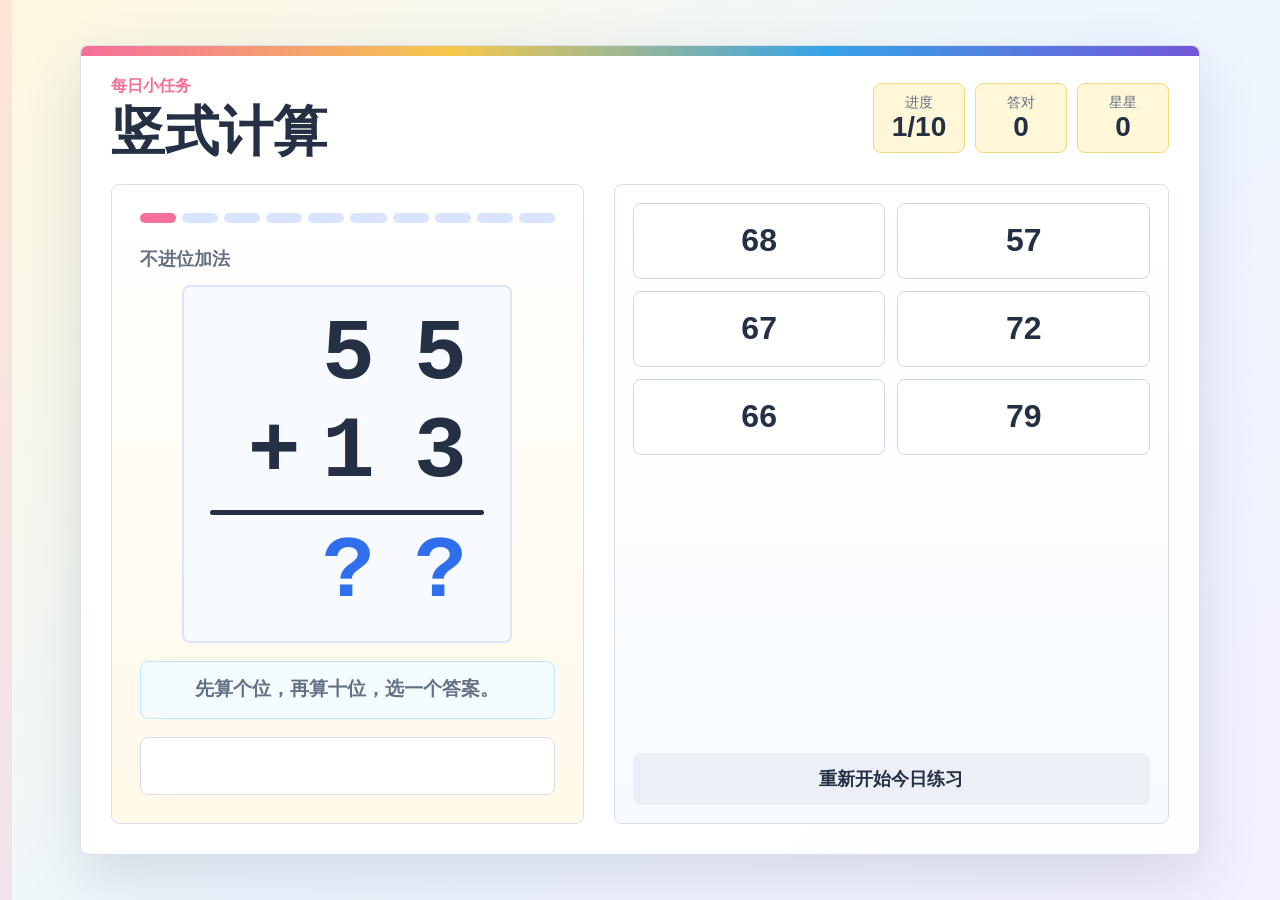
==== vertical/index.html @ aa767a6a "Add vertical arithmetic practice" ====
<!doctype html>
<html lang="zh-CN">
  <head>
    <meta charset="utf-8">
    <meta name="viewport" content="width=device-width, initial-scale=1">
    <title>竖式计算练习</title>
    <link rel="stylesheet" href="styles.css">
  </head>
  <body>
    <main class="app">
      <section class="practice" aria-labelledby="page-title">
        <div class="topbar">
          <div>
            <p class="eyebrow">每日小任务</p>
            <h1 id="page-title">竖式计算</h1>
          </div>
          <div class="scoreboard" aria-label="练习进度">
            <div>
              <span class="score-label">进度</span>
              <strong><span id="currentIndex">1</span>/10</strong>
            </div>
            <div>
              <span class="score-label">答对</span>
              <strong id="correctCount">0</strong>
            </div>
            <div>
              <span class="score-label">星星</span>
              <strong id="stars">0</strong>
            </div>
          </div>
        </div>

        <div class="workspace">
          <section class="question-panel" aria-label="今日题目">
            <div class="quest-path" id="questPath" aria-hidden="true"></div>
            <p class="stage" id="stageLabel">不进位加法</p>
            <div class="vertical-sum" id="verticalSum" aria-label="竖式题目"></div>
            <div class="feedback" id="feedback" role="status" aria-live="polite">选一个答案。</div>
            <div class="place-hint" id="placeHint"></div>
          </section>

          <section class="answer-panel" aria-label="选择答案">
            <div class="answer-grid" id="answerGrid"></div>
            <button class="secondary" id="restartButton" type="button">重新开始今日练习</button>
          </section>
        </div>

        <section class="summary" id="summary" aria-labelledby="summaryTitle" hidden>
          <h2 id="summaryTitle">今日完成</h2>
          <p id="summaryText"></p>
          <p id="parentTip"></p>
          <button class="primary" id="againButton" type="button">再练一组</button>
        </section>
      </section>
    </main>

    <script src="script.js"></script>
  </body>
</html>
---- vertical/styles.css ----
:root {
  color-scheme: light;
  --ink: #253044;
  --muted: #667085;
  --line: #d8dde8;
  --panel: #ffffff;
  --blue: #2f6fed;
  --blue-dark: #1d54bd;
  --green: #20855b;
  --red: #c74444;
  --pink: #f56f9b;
  --sky: #36a3e8;
  --yellow: #f5c84c;
  --purple: #7357d8;
  --shadow: 0 22px 60px rgba(35, 48, 68, 0.14);
}

* {
  box-sizing: border-box;
}

body {
  margin: 0;
  min-height: 100vh;
  color: var(--ink);
  font-family: "Microsoft YaHei", "PingFang SC", "Noto Sans CJK SC", Arial, sans-serif;
  background:
    linear-gradient(90deg, rgba(245, 111, 155, 0.14) 0 12px, transparent 12px 28px),
    linear-gradient(135deg, #fff8df 0%, #edf7ff 50%, #f3f0ff 100%);
}

button {
  font: inherit;
}

.app {
  min-height: 100vh;
  display: grid;
  place-items: center;
  padding: 28px;
}

.practice {
  width: min(1120px, 100%);
  padding: clamp(18px, 3vw, 30px);
  border: 1px solid rgba(216, 221, 232, 0.92);
  border-radius: 8px;
  background: rgba(255, 255, 255, 0.92);
  box-shadow: var(--shadow);
  overflow: hidden;
  position: relative;
}

.practice::before {
  content: "";
  position: absolute;
  inset: 0 0 auto 0;
  height: 10px;
  background: linear-gradient(90deg, var(--pink), var(--yellow), var(--sky), var(--purple));
}

.topbar {
  display: flex;
  justify-content: space-between;
  gap: 18px;
  align-items: center;
  margin-bottom: 24px;
}

.eyebrow {
  margin: 0 0 6px;
  color: var(--pink);
  font-weight: 800;
}

h1,
h2,
p {
  letter-spacing: 0;
}

h1 {
  margin: 0;
  font-size: clamp(30px, 5vw, 54px);
  line-height: 1.05;
}

.scoreboard {
  display: flex;
  gap: 10px;
  flex-wrap: wrap;
  justify-content: flex-end;
}

.scoreboard > div {
  min-width: 92px;
  padding: 10px 14px;
  background: #fff7d8;
  border: 1px solid #f2da7a;
  border-radius: 8px;
  text-align: center;
}

.score-label {
  display: block;
  color: var(--muted);
  font-size: 14px;
}

.scoreboard strong {
  display: block;
  font-size: 28px;
  line-height: 1.05;
}

.workspace {
  display: grid;
  grid-template-columns: minmax(320px, 0.92fr) minmax(340px, 1.08fr);
  gap: clamp(18px, 3vw, 30px);
  align-items: stretch;
}

.question-panel,
.answer-panel,
.summary {
  border: 1px solid var(--line);
  border-radius: 8px;
  background: var(--panel);
}

.question-panel {
  min-height: 500px;
  padding: clamp(18px, 3vw, 28px);
  background: linear-gradient(180deg, #ffffff 0%, #fff9e9 100%);
  display: flex;
  flex-direction: column;
}

.quest-path {
  display: grid;
  grid-template-columns: repeat(10, 1fr);
  gap: 6px;
  margin-bottom: 24px;
}

.quest-path span {
  height: 10px;
  border-radius: 999px;
  background: #d9e5ff;
}

.quest-path span.done {
  background: var(--green);
}

.quest-path span.current {
  background: var(--pink);
}

.stage {
  margin: 0 0 14px;
  color: var(--muted);
  font-size: 18px;
  font-weight: 800;
}

.vertical-sum {
  width: min(330px, 100%);
  margin: 0 auto;
  padding: 22px 26px;
  border: 2px solid #d9e5ff;
  border-radius: 8px;
  background: #f7faff;
  font-family: "Courier New", Consolas, monospace;
  font-size: clamp(56px, 9vw, 88px);
  font-weight: 900;
  line-height: 1.05;
}

.sum-row {
  display: grid;
  grid-template-columns: 0.6em 1em 1em;
  justify-content: end;
  column-gap: 4px;
  text-align: center;
}

.operator-row {
  margin-top: 6px;
}

.sum-line {
  height: 5px;
  margin: 10px 0 12px;
  background: var(--ink);
  border-radius: 999px;
}

.answer-row {
  color: var(--blue);
}

.feedback,
.place-hint {
  min-height: 58px;
  margin-top: 18px;
  padding: 14px;
  border-radius: 8px;
  background: #f3fbff;
  border: 1px solid #bfe5ff;
  color: var(--muted);
  font-size: 19px;
  font-weight: 800;
  text-align: center;
}

.place-hint {
  color: var(--ink);
  background: #ffffff;
  border-color: var(--line);
  line-height: 1.5;
}

.feedback.correct {
  color: var(--green);
  background: #ecfbf4;
  border-color: #b9e6d0;
}

.feedback.wrong {
  color: var(--red);
  background: #fff1f1;
  border-color: #efc1c1;
}

.answer-panel {
  padding: 18px;
  background: linear-gradient(180deg, #ffffff 0%, #f7fbff 100%);
  display: flex;
  flex-direction: column;
  gap: 16px;
}

.answer-grid {
  display: grid;
  grid-template-columns: repeat(2, minmax(0, 1fr));
  gap: 12px;
}

.answer-button {
  min-height: 76px;
  border: 1px solid #cfd7e6;
  border-radius: 8px;
  background: #ffffff;
  color: var(--ink);
  font-size: 32px;
  font-weight: 900;
  cursor: pointer;
}

.answer-button:hover,
.answer-button:focus-visible {
  outline: 3px solid rgba(47, 111, 237, 0.22);
  border-color: var(--blue);
}

.answer-button:disabled {
  cursor: not-allowed;
  opacity: 0.6;
}

.primary,
.secondary {
  min-height: 52px;
  border-radius: 8px;
  border: 0;
  font-size: 18px;
  font-weight: 900;
  cursor: pointer;
}

.primary {
  background: var(--blue);
  color: white;
}

.primary:hover,
.primary:focus-visible {
  background: var(--blue-dark);
}

.secondary {
  margin-top: auto;
  background: #eceff5;
  color: var(--ink);
}

.summary {
  margin-top: 20px;
  padding: 20px;
  background: #fff7d8;
  border-color: #f2da7a;
}

.summary h2 {
  margin: 0 0 10px;
  font-size: 28px;
}

.summary p {
  margin: 8px 0;
  color: var(--ink);
  font-size: 18px;
  font-weight: 700;
  line-height: 1.5;
}

[hidden] {
  display: none !important;
}

@media (max-width: 900px) {
  .workspace {
    grid-template-columns: 1fr;
  }

  .topbar {
    align-items: flex-start;
    flex-direction: column;
  }

  .scoreboard {
    justify-content: stretch;
    width: 100%;
  }

  .scoreboard > div {
    flex: 1;
  }
}

@media (max-width: 560px) {
  .app {
    padding: 12px;
  }

  .practice {
    padding: 14px;
  }

  .question-panel {
    min-height: 460px;
  }

  .vertical-sum {
    padding: 18px 20px;
  }

  .answer-grid {
    gap: 8px;
  }

  .answer-button {
    min-height: 58px;
    font-size: 25px;
  }
}
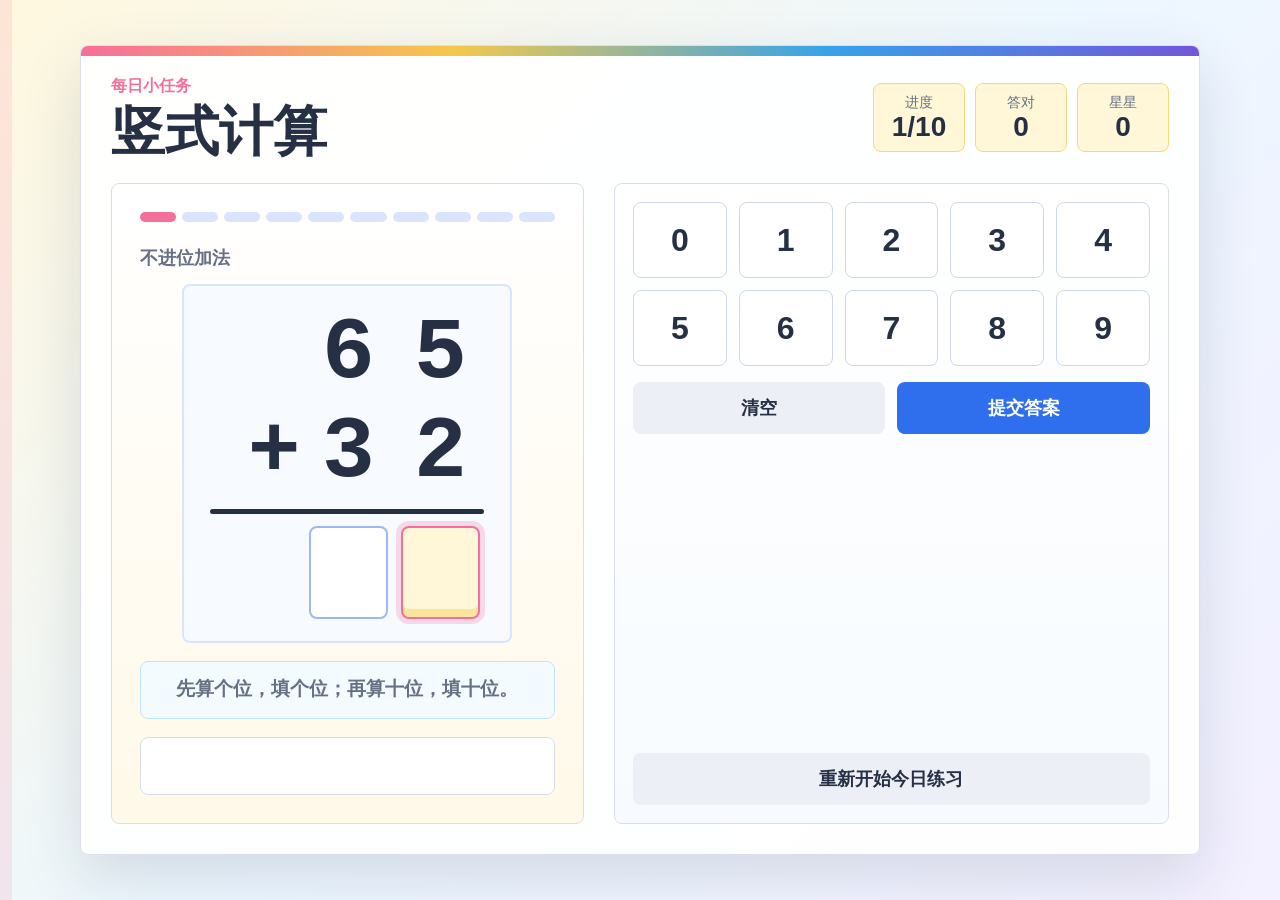
==== commit cdf46557: "Change vertical practice to digit entry" ====
--- a/vertical/index.html
+++ b/vertical/index.html
@@ -35,12 +35,16 @@
             <div class="quest-path" id="questPath" aria-hidden="true"></div>
             <p class="stage" id="stageLabel">不进位加法</p>
             <div class="vertical-sum" id="verticalSum" aria-label="竖式题目"></div>
-            <div class="feedback" id="feedback" role="status" aria-live="polite">选一个答案。</div>
+            <div class="feedback" id="feedback" role="status" aria-live="polite">填十位和个位。</div>
             <div class="place-hint" id="placeHint"></div>
           </section>
 
-          <section class="answer-panel" aria-label="选择答案">
-            <div class="answer-grid" id="answerGrid"></div>
+          <section class="answer-panel" aria-label="填写答案">
+            <div class="digit-grid" id="digitGrid" aria-label="数字键盘"></div>
+            <div class="answer-actions">
+              <button class="secondary" id="clearButton" type="button">清空</button>
+              <button class="primary" id="submitButton" type="button">提交答案</button>
+            </div>
             <button class="secondary" id="restartButton" type="button">重新开始今日练习</button>
           </section>
         </div>
--- a/vertical/styles.css
+++ b/vertical/styles.css
@@ -196,10 +196,6 @@
   border-radius: 999px;
 }
 
-.answer-row {
-  color: var(--blue);
-}
-
 .feedback,
 .place-hint {
   min-height: 58px;
@@ -241,13 +237,13 @@
   gap: 16px;
 }
 
-.answer-grid {
-  display: grid;
-  grid-template-columns: repeat(2, minmax(0, 1fr));
+.digit-grid {
+  display: grid;
+  grid-template-columns: repeat(5, minmax(0, 1fr));
   gap: 12px;
 }
 
-.answer-button {
+.digit-button {
   min-height: 76px;
   border: 1px solid #cfd7e6;
   border-radius: 8px;
@@ -258,15 +254,50 @@
   cursor: pointer;
 }
 
-.answer-button:hover,
-.answer-button:focus-visible {
+.digit-button:hover,
+.digit-button:focus-visible {
   outline: 3px solid rgba(47, 111, 237, 0.22);
   border-color: var(--blue);
 }
 
-.answer-button:disabled {
+.digit-button:disabled {
   cursor: not-allowed;
   opacity: 0.6;
+}
+
+.digit-input {
+  width: 0.9em;
+  height: 1.05em;
+  padding: 0;
+  border: 2px solid #9ab8f5;
+  border-radius: 8px;
+  background: #ffffff;
+  color: var(--blue);
+  caret-color: transparent;
+  font: inherit;
+  font-weight: 900;
+  line-height: 1;
+  text-align: center;
+}
+
+.digit-input.active,
+.digit-input:focus {
+  border-color: var(--pink);
+  background: #fff7d8;
+  box-shadow:
+    0 0 0 5px rgba(245, 111, 155, 0.24),
+    inset 0 -8px 0 rgba(245, 200, 76, 0.42);
+  outline: 0;
+}
+
+.digit-input:disabled {
+  opacity: 0.75;
+}
+
+.answer-actions {
+  display: grid;
+  grid-template-columns: minmax(0, 1fr) minmax(0, 1fr);
+  gap: 12px;
 }
 
 .primary,
@@ -356,12 +387,17 @@
     padding: 18px 20px;
   }
 
-  .answer-grid {
+  .digit-grid {
+    grid-template-columns: repeat(5, minmax(0, 1fr));
     gap: 8px;
   }
 
-  .answer-button {
+  .digit-button {
     min-height: 58px;
     font-size: 25px;
   }
-}
+
+  .answer-actions {
+    grid-template-columns: 1fr;
+  }
+}
